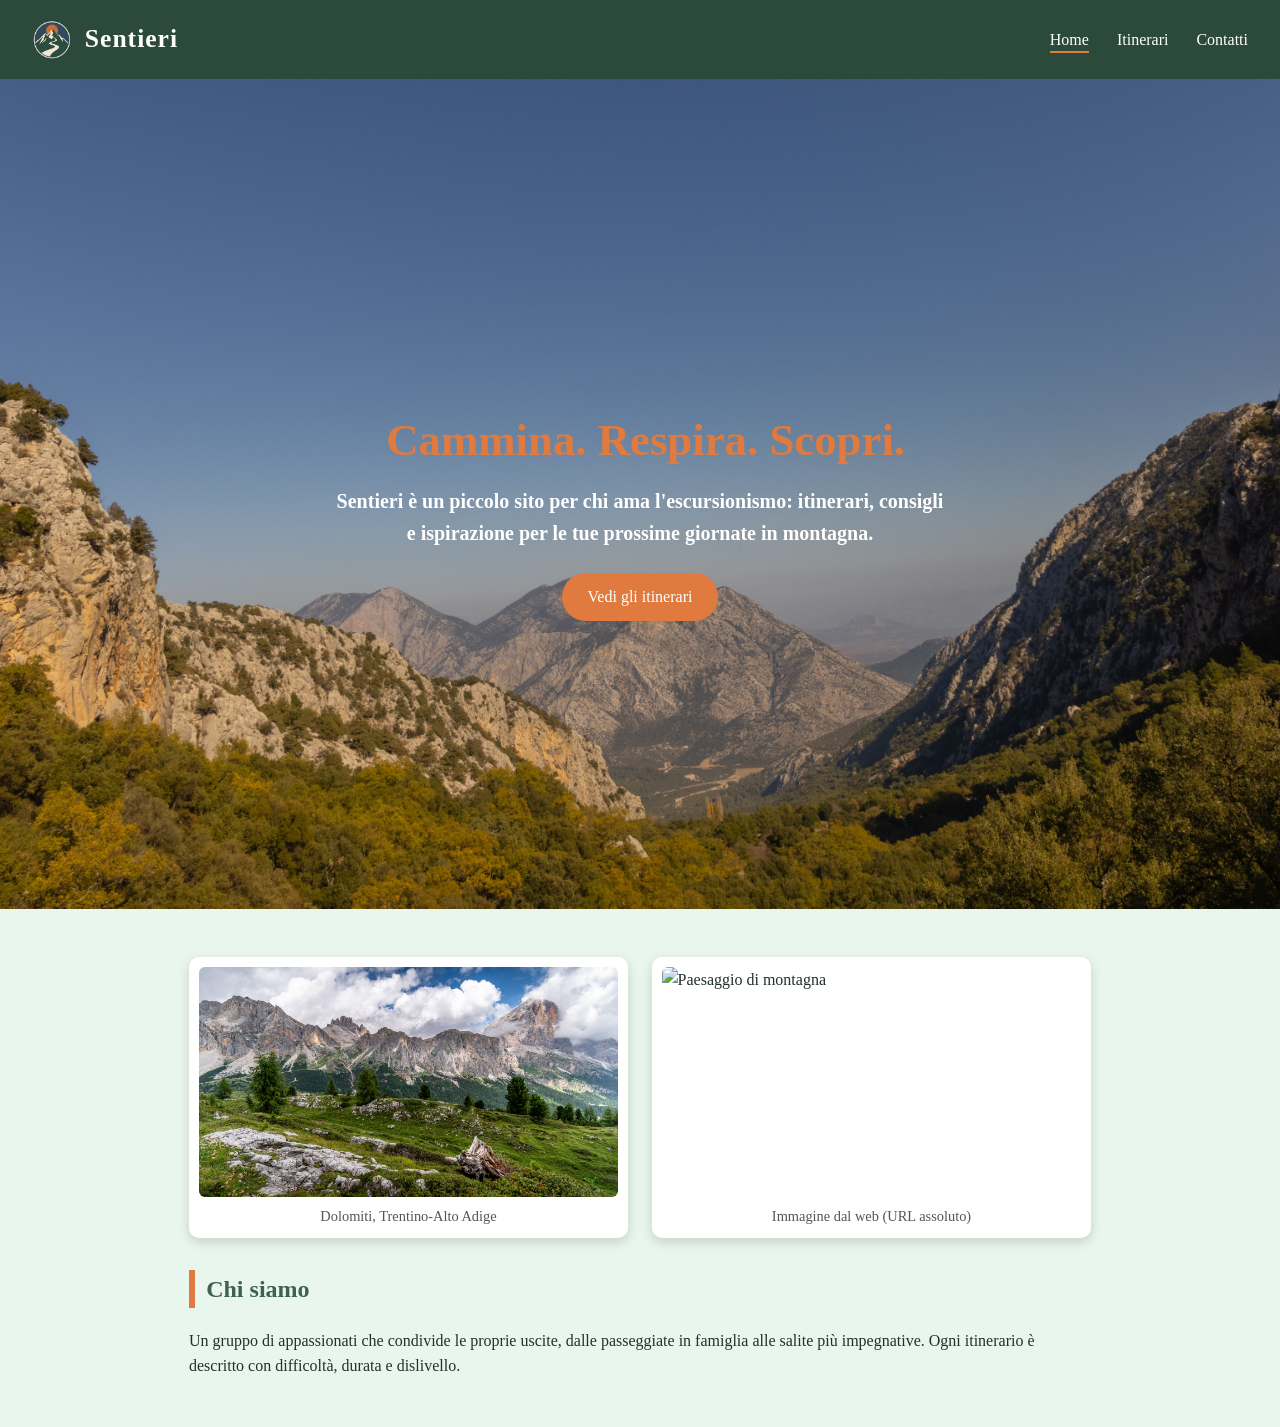
==== index.html @ 781a44e8 "Add files via upload" ====
<!DOCTYPE html>
<html lang="it">
<head>
  <meta charset="UTF-8">
  <title>Home | Sentieri</title>
  <link rel="stylesheet" href="style.css">
  <script type="text/javascript" id="cookiebanner" src="https://cdn.jsdelivr.net/gh/dobarkod/cookie-banner@1.2.2/dist/cookiebanner.min.js"></script>
  <script src="script.js"></script>
</head>
<body>
<header>
  <div class="logo-container">
    <img src="img/logo.png" alt="Logo Sentieri" class="logo-img" height="40" style="height: 40px; width: auto;">
    <h1>Sentieri </h1>
  </div>

  <nav>
    <a href="index.html" class="attivo">Home</a>
    <a href="itinerari.html">Itinerari</a>
    <a href="contatti.html">Contatti</a>
  </nav>
</header>
<main>
  <!-- La Hero occupa tutta la larghezza dello schermo -->
  <section class="hero">
    <h2 style="color:#e07a3f; font-size:2.8rem; border:none; margin-bottom:0.5rem;">Cammina. Respira. Scopri.</h2>
    <p>Sentieri è un piccolo sito per chi ama l'escursionismo: itinerari, consigli e ispirazione per le tue prossime giornate in montagna.</p>
    <a class="btn" href="itinerari.html">Vedi gli itinerari</a>
  </section>

  <!-- Il contenuto sottostante rimane centrato e con i margini laterali -->
  <div class="contenuto-principale">
    <div class="galleria">
      <figure>
        <img src="img/pexels-chavdar-lungov-2332494-3996177.jpg" alt="Illustrazione di montagne">
        <figcaption>Dolomiti, Trentino-Alto Adige</figcaption>
      </figure>
      <figure>
        <img src="https://picsum.photos/id/1018/600/400" alt="Paesaggio di montagna">
        <figcaption>Immagine dal web (URL assoluto)</figcaption>
      </figure>
    </div>

    <h2>Chi siamo</h2>
    <p>Un gruppo di appassionati che condivide le proprie uscite, dalle passeggiate in famiglia alle salite più impegnative. Ogni itinerario è descritto con difficoltà, durata e dislivello.</p>
  </div>
</main>

</body>
</html>
---- style.css ----
/* ==========================================
   Variabili globali e Reset
   ========================================== */
:root {
  --verde: #2b4a3b;
  --verde2: #3f6150;
  --chiaro: #e8f6ee;
  --accento: #e07a3f;
}

* {
  box-sizing: border-box;
}

body {
  margin: 0;
  font-family: Georgia, serif;
  color: #22312a;
  background: var(--chiaro);
  line-height: 1.6;
}


/* ==========================================
   Header e Navigazione
   ========================================== */
header {
  background: var(--verde);
  color: #fff;
  padding: 1.2rem 2rem;
  display: flex;
  justify-content: space-between;
  align-items: center;
}

.logo-container {
  display: flex;
  align-items: center;
  gap: 0.8rem;
}

/* Forziamo il PNG a rimanere piccolo */
.logo-img {
  height: 40px;
  width: auto;
  max-width: 150px; /* Evita che si allarghi troppo */
  object-fit: contain;
  display: block;
}

header h1 {
  margin: 0;
  font-size: 1.6rem;
  letter-spacing: 1px;
}


nav a {
  color: #fff;
  text-decoration: none;
  margin-left: 1.5rem;
  padding-bottom: 3px;
  border-bottom: 2px solid transparent;
  transition: .2s;
}

nav a:hover,
nav a.attivo {
  border-bottom-color: var(--accento);
}


/* ==========================================
   Layout Principale
   ========================================== */

h2 {
  color: var(--verde2);
  border-left: 6px solid var(--accento);
  padding-left: .7rem;
}


/* ==========================================
   Sezione Hero & Bottoni
   ========================================== */
.hero {
  /* Imposta l'altezza all'intero schermo visibile meno l'altezza dell'header */
  min-height: calc(100vh - 70px); 
  display: flex;
  flex-direction: column;
  justify-content: center;
  align-items: center;
  text-align: center;
  padding: 2rem 1.5rem;
  
  background-image: url('img/pexels-enginakyurt-10364444.jpg');
  background-size: cover;
  background-repeat: no-repeat;
  background-position: center;
}

.hero p {
  font-size: 1.25rem;
  max-width: 620px;
  margin: 0 auto 1.5rem;
  color: #fff;
  font-weight: bold;
}

/*BOTTONE 
---------------------*/
.btn {
  display: inline-block;
  background: var(--accento);
  color: #fff;
  padding: .7rem 1.6rem;
  border-radius: 30px;
  text-decoration: none;
  transition: .2s;
}

.btn:hover {
  background: #c4622b;
  transform: translateY(-2px);
}


/* ==========================================
   Galleria Immagini
   ========================================== */

.contenuto-principale {
  max-width: 950px;
  margin: 3rem auto;
  padding: 0 1.5rem;
}

.galleria {
  display: flex;
  gap: 1.5rem;
  margin: 2rem 0;
}

.galleria figure {
  flex: 1;
  margin: 0;
  background: #fff;
  padding: .6rem;
  border-radius: 10px;
  box-shadow: 0 4px 12px rgba(0, 0, 0, .15);
}

.galleria img {
  width: 100%;
  height: 230px;
  object-fit: cover;
  border-radius: 6px;
  display: block;
}

.galleria figcaption {
  text-align: center;
  font-size: .9rem;
  padding-top: .5rem;
  color: #555;
}


/* ==========================================
   Componente Card
   ========================================== */
.card {
  background: #fff;
  border-radius: 10px;
  padding: 1rem 1.5rem;
  margin-bottom: 1rem;
  box-shadow: 0 2px 8px rgba(0, 0, 0, .1);
}

.card h3 {
  margin: .2rem 0;
  color: var(--verde);
}


/* ==========================================
   Tabelle
   ========================================== */
table {
  width: 100%;
  border-collapse: collapse;
  background: #fff;
  border-radius: 10px;
  overflow: hidden;
  box-shadow: 0 2px 8px rgba(0, 0, 0, .1);
}

th {
  background: var(--verde2);
  color: #fff;
}

th, td {
  padding: .7rem 1rem;
  text-align: left;
}

tr:nth-child(even) td {
  background: #f3faf6;
}


/* ==========================================
   Form e Input
   ========================================== */
form {
  background: #fff;
  padding: 1.5rem;
  border-radius: 10px;
  box-shadow: 0 2px 8px rgba(0, 0, 0, .1);
}

label {
  display: block;
  margin-top: .8rem;
  font-weight: bold;
}

input, 
textarea {
  width: 100%;
  padding: .6rem;
  border: 1px solid #b9cfc3;
  border-radius: 6px;
  font-family: inherit;
}

form button {
  margin-top: 1rem;
  border: none;
  cursor: pointer;
}


/* ==========================================
   Footer
   ========================================== */
footer {
  text-align: center;
  padding: 1.5rem;
  background: var(--verde);
  color: #cfe3d7;
  margin-top: 3rem;
  font-size: .9rem;
}
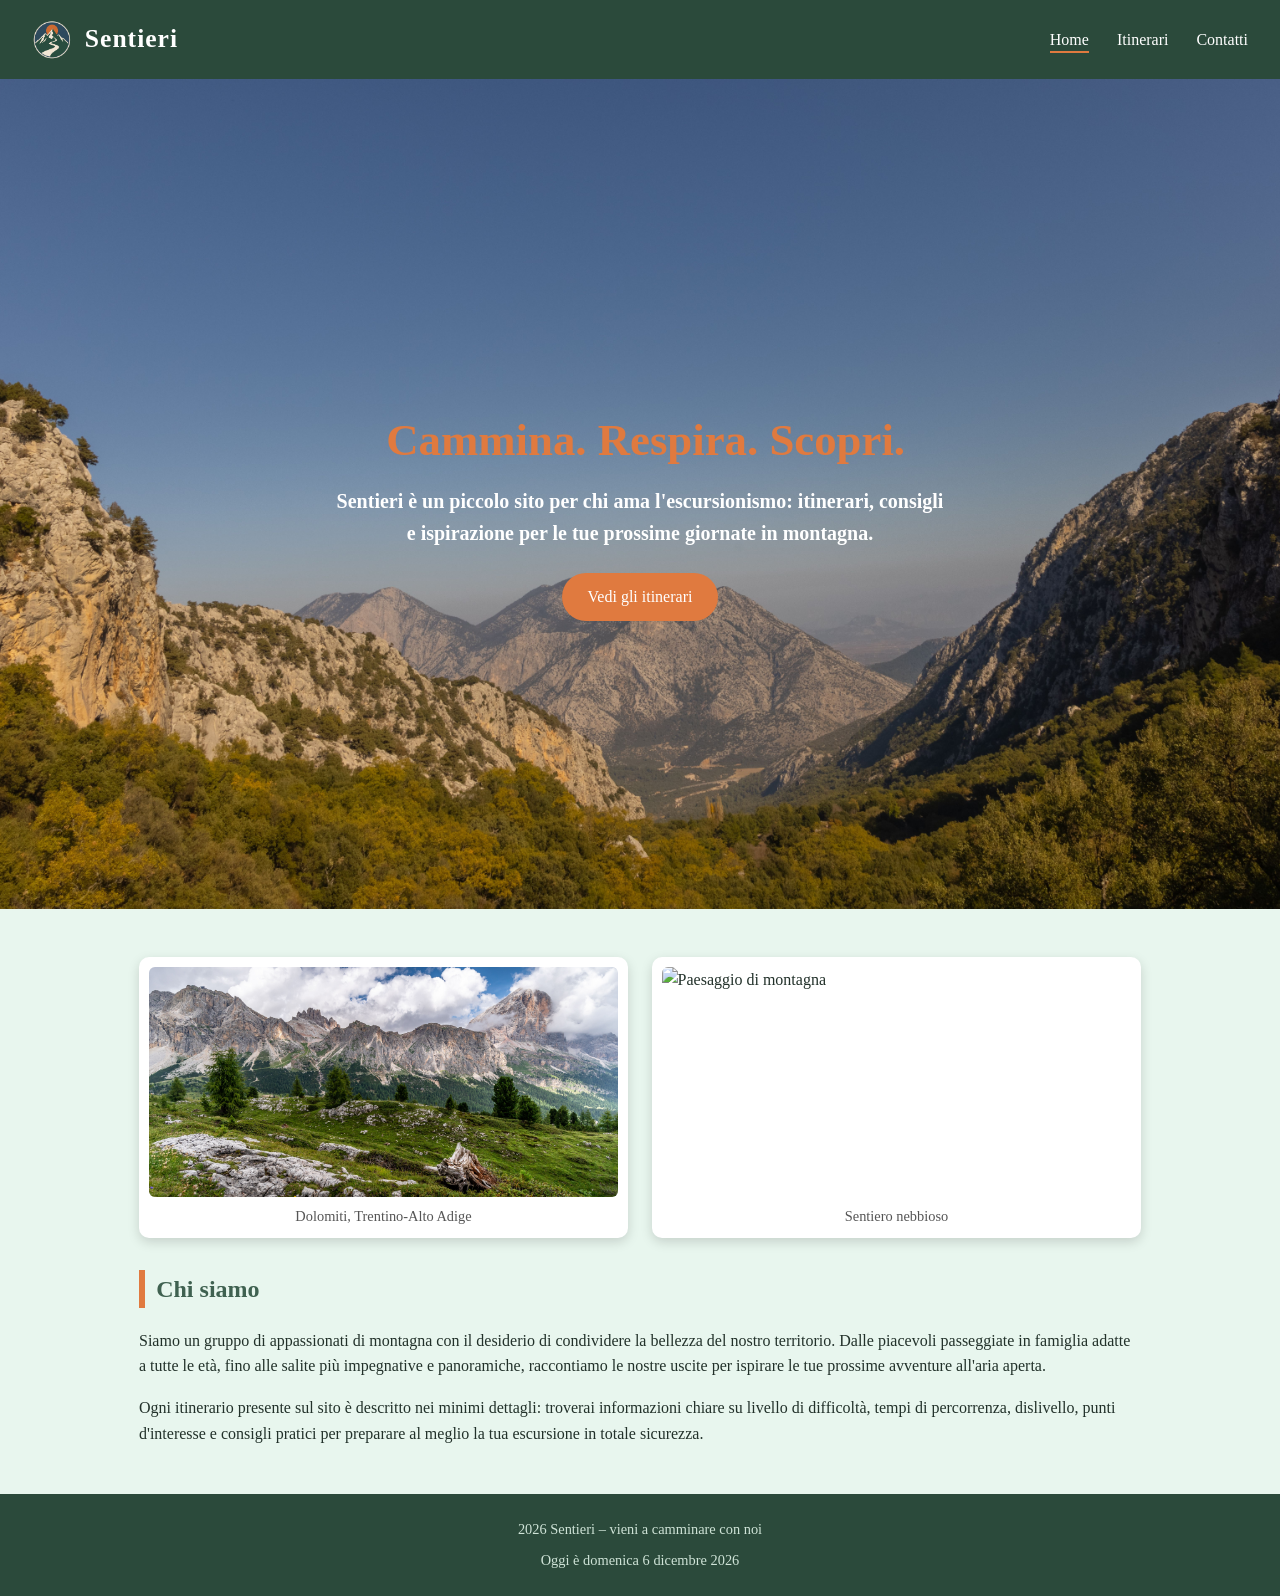
==== commit 8f1f7cae: "Add files via upload" ====
--- a/index.html
+++ b/index.html
@@ -10,7 +10,7 @@
 <body>
 <header>
   <div class="logo-container">
-    <img src="img/logo.png" alt="Logo Sentieri" class="logo-img" height="40" style="height: 40px; width: auto;">
+    <img src="img/logo.png" alt="Logo Sentieri" class="logo-img">
     <h1>Sentieri </h1>
   </div>
 
@@ -28,7 +28,7 @@
     <a class="btn" href="itinerari.html">Vedi gli itinerari</a>
   </section>
 
-  <!-- Il contenuto sottostante rimane centrato e con i margini laterali -->
+
   <div class="contenuto-principale">
     <div class="galleria">
       <figure>
@@ -37,14 +37,23 @@
       </figure>
       <figure>
         <img src="https://picsum.photos/id/1018/600/400" alt="Paesaggio di montagna">
-        <figcaption>Immagine dal web (URL assoluto)</figcaption>
+        <figcaption>Sentiero nebbioso</figcaption>
       </figure>
-    </div>
+  </div>
+
 
     <h2>Chi siamo</h2>
-    <p>Un gruppo di appassionati che condivide le proprie uscite, dalle passeggiate in famiglia alle salite più impegnative. Ogni itinerario è descritto con difficoltà, durata e dislivello.</p>
-  </div>
+    <p>
+      Siamo un gruppo di appassionati di montagna con il desiderio di condividere la bellezza del nostro territorio. 
+      Dalle piacevoli passeggiate in famiglia adatte a tutte le età, fino alle salite più impegnative e panoramiche, 
+      raccontiamo le nostre uscite per ispirare le tue prossime avventure all'aria aperta. 
+    </p>
+    <p>
+      Ogni itinerario presente sul sito è descritto nei minimi dettagli: troverai informazioni chiare su livello di difficoltà, 
+      tempi di percorrenza, dislivello, punti d'interesse e consigli pratici per preparare al meglio la tua escursione in totale sicurezza.
+    </p>
 </main>
+<footer>2026 Sentieri – vieni a camminare con noi</footer>
 
 </body>
 </html>
--- a/style.css
+++ b/style.css
@@ -1,6 +1,5 @@
-/* ==========================================
-   Variabili globali e Reset
-   ========================================== */
+
+/*salvo i colori per tutto il file html per comodita*/
 :root {
   --verde: #2b4a3b;
   --verde2: #3f6150;
@@ -21,9 +20,8 @@
 }
 
 
-/* ==========================================
-   Header e Navigazione
-   ========================================== */
+/* Header e Navigazione
+------------------------------------ */
 header {
   background: var(--verde);
   color: #fff;
@@ -39,7 +37,7 @@
   gap: 0.8rem;
 }
 
-/* Forziamo il PNG a rimanere piccolo */
+/* Forzo il PNG a rimanere piccolo */
 .logo-img {
   height: 40px;
   width: auto;
@@ -64,15 +62,11 @@
   transition: .2s;
 }
 
+/*quando ci vado sopra con il mouse*/
 nav a:hover,
 nav a.attivo {
   border-bottom-color: var(--accento);
 }
-
-
-/* ==========================================
-   Layout Principale
-   ========================================== */
 
 h2 {
   color: var(--verde2);
@@ -81,9 +75,8 @@
 }
 
 
-/* ==========================================
-   Sezione Hero & Bottoni
-   ========================================== */
+/* Hero & Bottoni
+----------------------------------------------*/
 .hero {
   /* Imposta l'altezza all'intero schermo visibile meno l'altezza dell'header */
   min-height: calc(100vh - 70px); 
@@ -126,12 +119,11 @@
 }
 
 
-/* ==========================================
-   Galleria Immagini
-   ========================================== */
+/*Galleria Immagini
+-------------------------------------*/
 
 .contenuto-principale {
-  max-width: 950px;
+  max-width: 1050px;
   margin: 3rem auto;
   padding: 0 1.5rem;
 }
@@ -167,9 +159,8 @@
 }
 
 
-/* ==========================================
-   Componente Card
-   ========================================== */
+/*componente Card 
+------------------------------------*/
 .card {
   background: #fff;
   border-radius: 10px;
@@ -184,9 +175,8 @@
 }
 
 
-/* ==========================================
-   Tabelle
-   ========================================== */
+/* Tabelle 
+------------------------------------------*/
 table {
   width: 100%;
   border-collapse: collapse;
@@ -206,14 +196,8 @@
   text-align: left;
 }
 
-tr:nth-child(even) td {
-  background: #f3faf6;
-}
-
-
-/* ==========================================
-   Form e Input
-   ========================================== */
+/*Form e Input
+-------------------------------------------*/
 form {
   background: #fff;
   padding: 1.5rem;
@@ -243,9 +227,8 @@
 }
 
 
-/* ==========================================
-   Footer
-   ========================================== */
+/* Footer 
+-----------------------------------------------------*/
 footer {
   text-align: center;
   padding: 1.5rem;
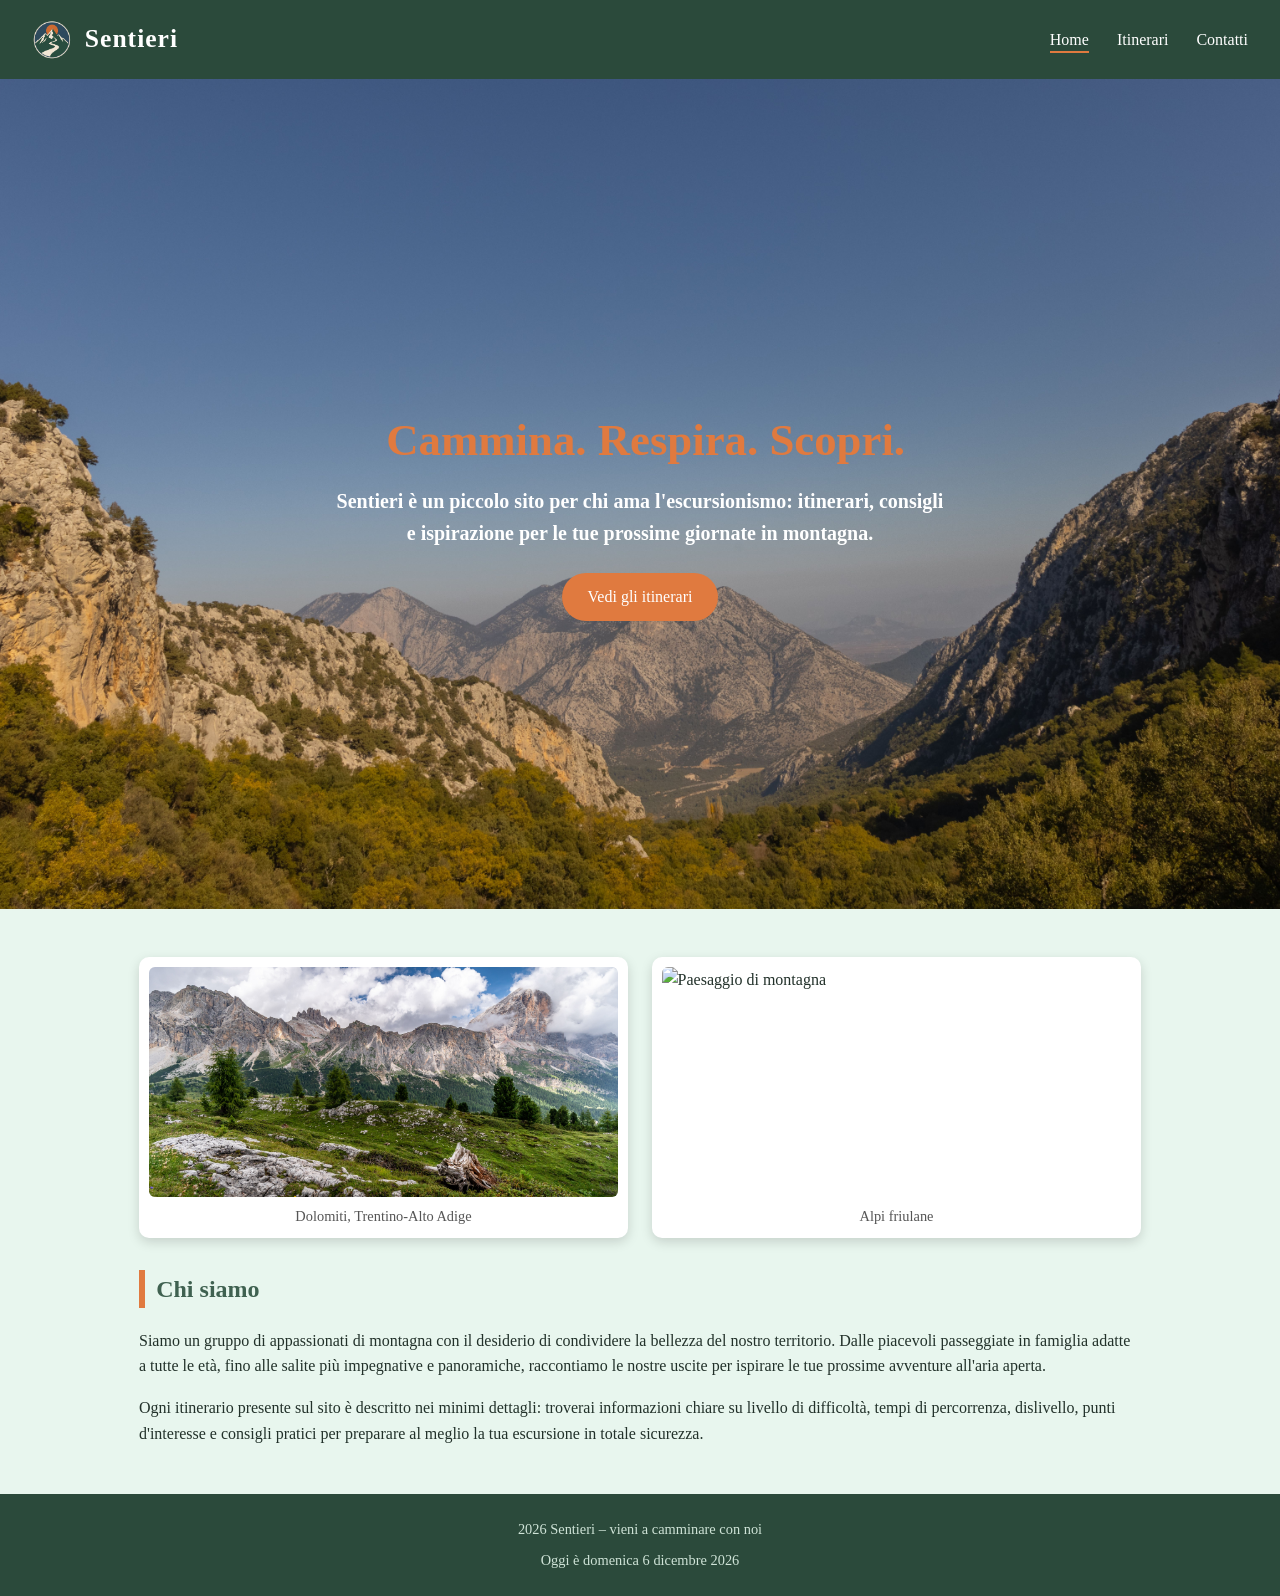
==== commit 6687df4a: "Add files via upload" ====
--- a/index.html
+++ b/index.html
@@ -36,8 +36,8 @@
         <figcaption>Dolomiti, Trentino-Alto Adige</figcaption>
       </figure>
       <figure>
-        <img src="https://picsum.photos/id/1018/600/400" alt="Paesaggio di montagna">
-        <figcaption>Sentiero nebbioso</figcaption>
+        <img src="https://images.pexels.com/photos/25961201/pexels-photo-25961201.jpeg" alt="Paesaggio di montagna">
+        <figcaption>Alpi friulane</figcaption>
       </figure>
   </div>
 
--- a/style.css
+++ b/style.css
@@ -4,7 +4,7 @@
   --verde: #2b4a3b;
   --verde2: #3f6150;
   --chiaro: #e8f6ee;
-  --accento: #e07a3f;
+  --arancio: #e07a3f;
 }
 
 * {
@@ -65,12 +65,12 @@
 /*quando ci vado sopra con il mouse*/
 nav a:hover,
 nav a.attivo {
-  border-bottom-color: var(--accento);
+  border-bottom-color: var(--arancio);
 }
 
 h2 {
   color: var(--verde2);
-  border-left: 6px solid var(--accento);
+  border-left: 6px solid var(--arancio);
   padding-left: .7rem;
 }
 
@@ -105,7 +105,7 @@
 ---------------------*/
 .btn {
   display: inline-block;
-  background: var(--accento);
+  background: var(--arancio);
   color: #fff;
   padding: .7rem 1.6rem;
   border-radius: 30px;
